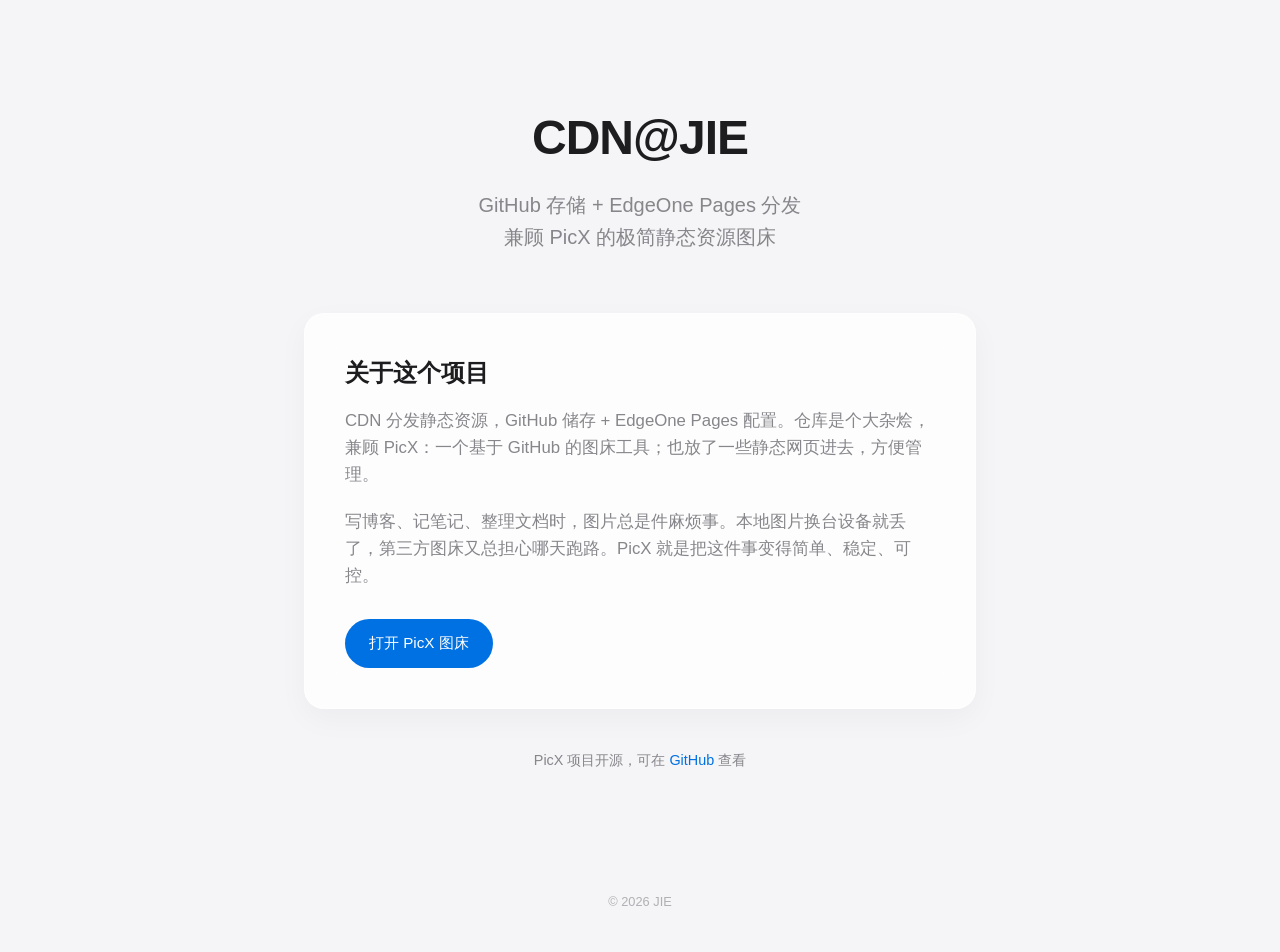
==== index.html @ 735dc34f "修改主页" ====
<!DOCTYPE html>
<html lang="zh-CN">
<head>
    <meta charset="UTF-8">
    <title>CDN@JIE</title>
    <meta name="viewport" content="width=device-width, initial-scale=1.0">
    <meta name="robots" content="noindex, nofollow">
    <style>
        :root {
            /* 苹果风核心配色：浅灰背景 + 苹果蓝 + 纯粹黑白 */
            --bg: #f5f5f7; 
            --card-bg: rgba(255, 255, 255, 0.8);
            --text-primary: #1d1d1f;
            --text-secondary: #86868b;
            --accent: #0071e3; /* 经典的苹果蓝 */
            --accent-hover: #0077ed;
            --border-radius: 20px;
            --shadow: 0 10px 30px rgba(0, 0, 0, 0.04);
        }

        * {
            box-sizing: border-box;
            margin: 0;
            padding: 0;
            -webkit-font-smoothing: antialiased; /* 让字体在 Mac/iOS 上更清晰 */
        }

        body {
            /* 优先调用苹果原生系统字体 San Francisco */
            font-family: -apple-system, BlinkMacSystemFont, "SF Pro Text", "Helvetica Neue", "PingFang SC", "Hiragino Sans GB", "Microsoft YaHei", sans-serif;
            background: var(--bg);
            color: var(--text-primary);
            line-height: 1.6;
            display: flex;
            flex-direction: column;
            min-height: 100vh;
        }

        main {
            max-width: 720px;
            margin: 60px auto;
            padding: 0 24px;
            flex: 1;
        }

        /* 顶部大标题区域 */
        .hero {
            text-align: center;
            margin-bottom: 60px;
            padding-top: 40px;
        }

        h1 {
            font-size: 3rem;
            font-weight: 600;
            letter-spacing: -0.02em;
            margin-bottom: 12px;
            color: var(--text-primary);
        }

        .subtitle {
            font-size: 1.25rem;
            color: var(--text-secondary);
            font-weight: 400;
            max-width: 500px;
            margin: 0 auto;
        }

        /* 苹果风卡片：毛玻璃 + 柔和阴影 */
        .card {
            background: var(--card-bg);
            backdrop-filter: blur(20px);
            -webkit-backdrop-filter: blur(20px);
            border-radius: var(--border-radius);
            padding: 40px;
            box-shadow: var(--shadow);
            margin-bottom: 30px;
            border: 1px solid rgba(255, 255, 255, 0.5);
            transition: transform 0.3s ease, box-shadow 0.3s ease;
        }

        .card:hover {
            transform: translateY(-2px);
            box-shadow: 0 15px 35px rgba(0, 0, 0, 0.08);
        }

        h2 {
            font-size: 1.5rem;
            font-weight: 600;
            margin-bottom: 16px;
            color: var(--text-primary);
        }

        p {
            color: var(--text-secondary);
            font-size: 1.05rem;
            margin-bottom: 20px;
        }

        /* 苹果风按钮：大圆角 + 苹果蓝 */
        .btn {
            display: inline-block;
            background: var(--accent);
            color: #fff;
            padding: 12px 24px;
            border-radius: 980px; /* 苹果标志性的大圆角药丸按钮 */
            text-decoration: none;
            font-size: 0.95rem;
            font-weight: 500;
            transition: background 0.2s ease;
            margin-top: 10px;
        }

        .btn:hover {
            background: var(--accent-hover);
        }

        /* 列表样式：简洁的圆点 */
        ul {
            list-style: none;
            margin-top: 10px;
        }

        li {
            color: var(--text-secondary);
            font-size: 1.05rem;
            margin-bottom: 12px;
            padding-left: 20px;
            position: relative;
        }

        li::before {
            content: "";
            position: absolute;
            left: 0;
            top: 10px;
            width: 6px;
            height: 6px;
            background: var(--accent);
            border-radius: 50%;
        }

        .link-text {
            color: var(--accent);
            text-decoration: none;
            font-weight: 500;
        }

        .link-text:hover {
            text-decoration: underline;
        }

        footer {
            text-align: center;
            padding: 40px 20px;
            font-size: 0.8rem;
            color: #b0b0b5;
            margin-top: auto;
        }

        /* 移动端适配 */
        @media (max-width: 768px) {
            main {
                margin: 30px auto;
            }

            h1 {
                font-size: 2.2rem;
            }

            .subtitle {
                font-size: 1.1rem;
                padding: 0 10px;
            }

            .card {
                padding: 30px 24px;
            }

            /* 核心修改：在移动端将双栏网格强制改为单列堆叠 */
            div[style*="grid-template-columns"] {
                grid-template-columns: 1fr !important;
                gap: 20px !important; /* 增加上下卡片间距 */
            }

            .btn {
                width: 100%;
                text-align: center;
            }
        }
    </style>
</head>
<body>

<main>
    <!-- 顶部居中 Hero 区域 -->
    <div class="hero">
        <h1>CDN@JIE</h1>
        <p class="subtitle">
            GitHub 存储 + EdgeOne Pages 分发<br>
            兼顾 PicX 的极简静态资源图床
        </p>
    </div>

    <!-- 介绍卡片 -->
    <div class="card">
        <h2>关于这个项目</h2>
        <p>
            CDN 分发静态资源，GitHub 储存 + EdgeOne Pages 配置。仓库是个大杂烩，兼顾 PicX：一个基于 GitHub 的图床工具；也放了一些静态网页进去，方便管理。
        </p>
        <p>
            写博客、记笔记、整理文档时，图片总是件麻烦事。本地图片换台设备就丢了，第三方图床又总担心哪天跑路。PicX 就是把这件事变得简单、稳定、可控。
        </p>
        <a href="https://picx.xpoet.cn/" target="_blank" class="btn">
            打开 PicX 图床
        </a>
    </div>
    <div style="text-align: center; margin-top: 40px;">
        <p style="font-size: 0.9rem;">
            PicX 项目开源，可在 <a href="https://github.com/youngdajie/picx-images-hosting" target="_blank" class="link-text">GitHub</a> 查看
        </p>
    </div>
</main>

<footer>
    © 2026 JIE
</footer>

</body>
</html>
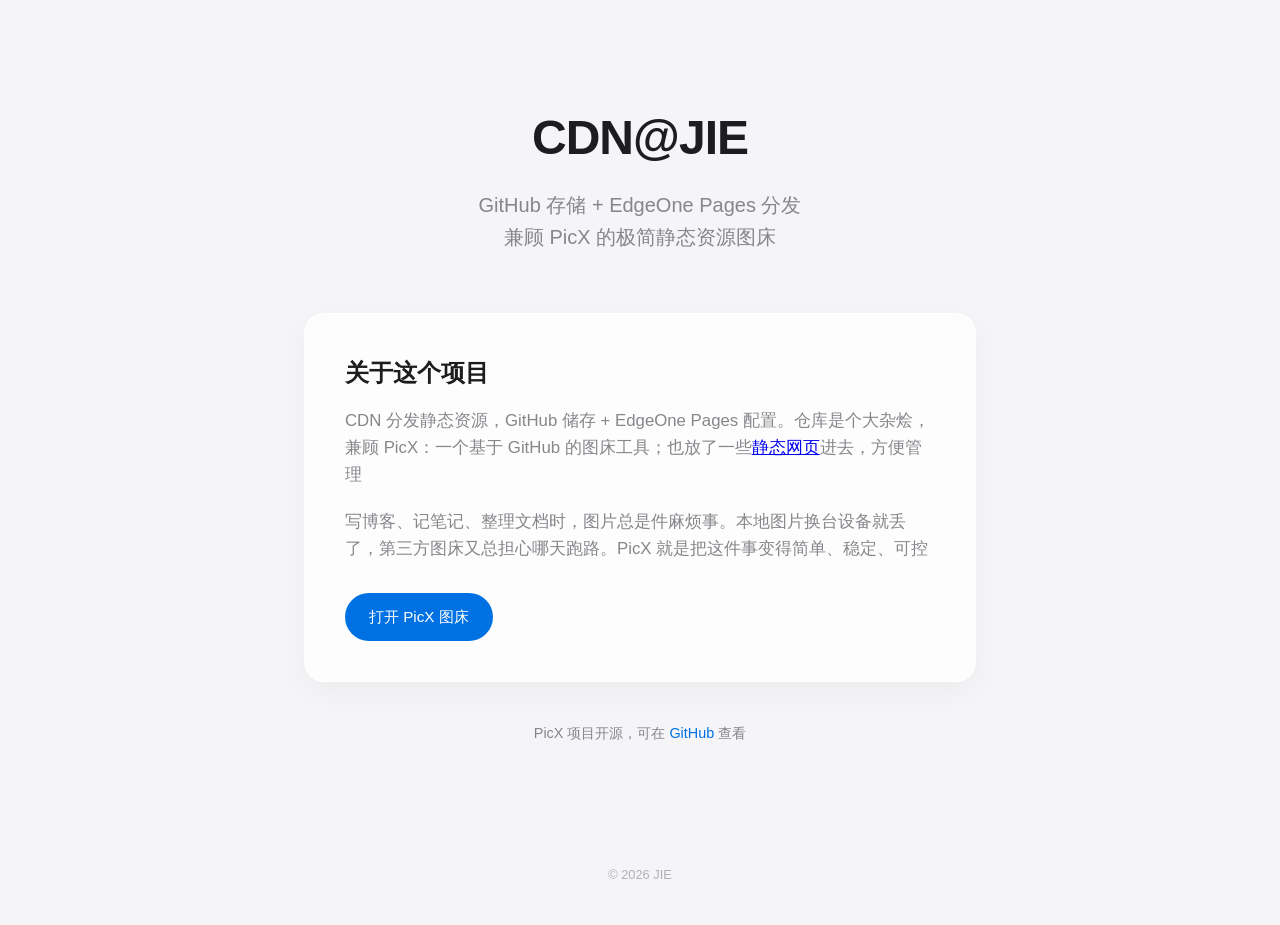
==== commit 4d9b29db: "修改 index" ====
--- a/index.html
+++ b/index.html
@@ -7,7 +7,6 @@
     <meta name="robots" content="noindex, nofollow">
     <style>
         :root {
-            /* 苹果风核心配色：浅灰背景 + 苹果蓝 + 纯粹黑白 */
             --bg: #f5f5f7; 
             --card-bg: rgba(255, 255, 255, 0.8);
             --text-primary: #1d1d1f;
@@ -22,11 +21,10 @@
             box-sizing: border-box;
             margin: 0;
             padding: 0;
-            -webkit-font-smoothing: antialiased; /* 让字体在 Mac/iOS 上更清晰 */
+            -webkit-font-smoothing: antialiased; 
         }
 
         body {
-            /* 优先调用苹果原生系统字体 San Francisco */
             font-family: -apple-system, BlinkMacSystemFont, "SF Pro Text", "Helvetica Neue", "PingFang SC", "Hiragino Sans GB", "Microsoft YaHei", sans-serif;
             background: var(--bg);
             color: var(--text-primary);
@@ -43,7 +41,7 @@
             flex: 1;
         }
 
-        /* 顶部大标题区域 */
+
         .hero {
             text-align: center;
             margin-bottom: 60px;
@@ -66,7 +64,7 @@
             margin: 0 auto;
         }
 
-        /* 苹果风卡片：毛玻璃 + 柔和阴影 */
+
         .card {
             background: var(--card-bg);
             backdrop-filter: blur(20px);
@@ -97,13 +95,13 @@
             margin-bottom: 20px;
         }
 
-        /* 苹果风按钮：大圆角 + 苹果蓝 */
+
         .btn {
             display: inline-block;
             background: var(--accent);
             color: #fff;
             padding: 12px 24px;
-            border-radius: 980px; /* 苹果标志性的大圆角药丸按钮 */
+            border-radius: 980px; 
             text-decoration: none;
             font-size: 0.95rem;
             font-weight: 500;
@@ -177,10 +175,10 @@
                 padding: 30px 24px;
             }
 
-            /* 核心修改：在移动端将双栏网格强制改为单列堆叠 */
+
             div[style*="grid-template-columns"] {
                 grid-template-columns: 1fr !important;
-                gap: 20px !important; /* 增加上下卡片间距 */
+                gap: 20px !important; 
             }
 
             .btn {
@@ -206,10 +204,10 @@
     <div class="card">
         <h2>关于这个项目</h2>
         <p>
-            CDN 分发静态资源，GitHub 储存 + EdgeOne Pages 配置。仓库是个大杂烩，兼顾 PicX：一个基于 GitHub 的图床工具；也放了一些静态网页进去，方便管理。
+            CDN 分发静态资源，GitHub 储存 + EdgeOne Pages 配置。仓库是个大杂烩，兼顾 PicX：一个基于 GitHub 的图床工具；也放了一些<a href="/sites">静态网页</a>进去，方便管理
         </p>
         <p>
-            写博客、记笔记、整理文档时，图片总是件麻烦事。本地图片换台设备就丢了，第三方图床又总担心哪天跑路。PicX 就是把这件事变得简单、稳定、可控。
+            写博客、记笔记、整理文档时，图片总是件麻烦事。本地图片换台设备就丢了，第三方图床又总担心哪天跑路。PicX 就是把这件事变得简单、稳定、可控
         </p>
         <a href="https://picx.xpoet.cn/" target="_blank" class="btn">
             打开 PicX 图床
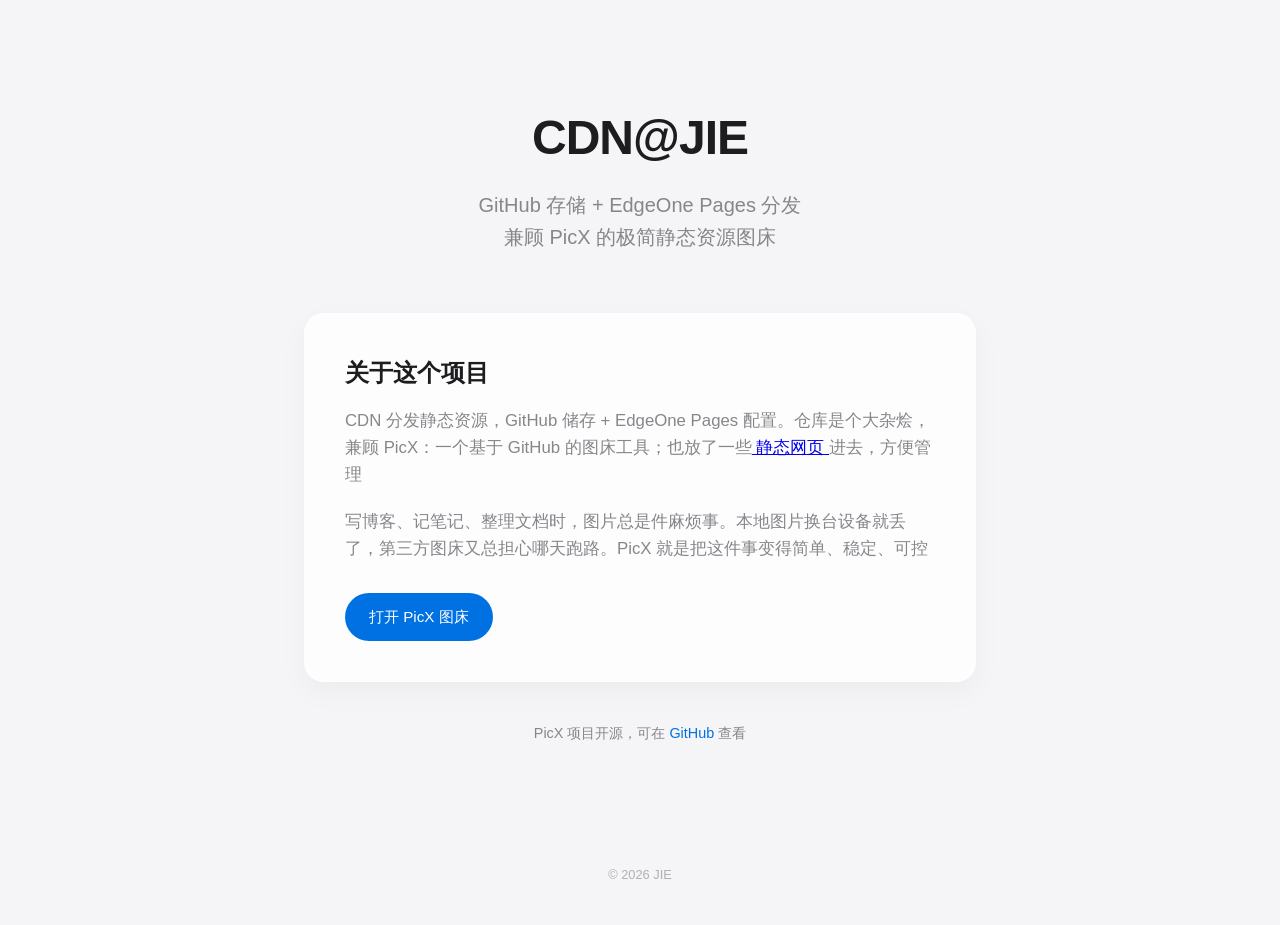
==== commit 00d135ab: "." ====
--- a/index.html
+++ b/index.html
@@ -204,7 +204,7 @@
     <div class="card">
         <h2>关于这个项目</h2>
         <p>
-            CDN 分发静态资源，GitHub 储存 + EdgeOne Pages 配置。仓库是个大杂烩，兼顾 PicX：一个基于 GitHub 的图床工具；也放了一些<a href="/sites">静态网页</a>进去，方便管理
+            CDN 分发静态资源，GitHub 储存 + EdgeOne Pages 配置。仓库是个大杂烩，兼顾 PicX：一个基于 GitHub 的图床工具；也放了一些<a href="/sites"> 静态网页 </a>进去，方便管理
         </p>
         <p>
             写博客、记笔记、整理文档时，图片总是件麻烦事。本地图片换台设备就丢了，第三方图床又总担心哪天跑路。PicX 就是把这件事变得简单、稳定、可控
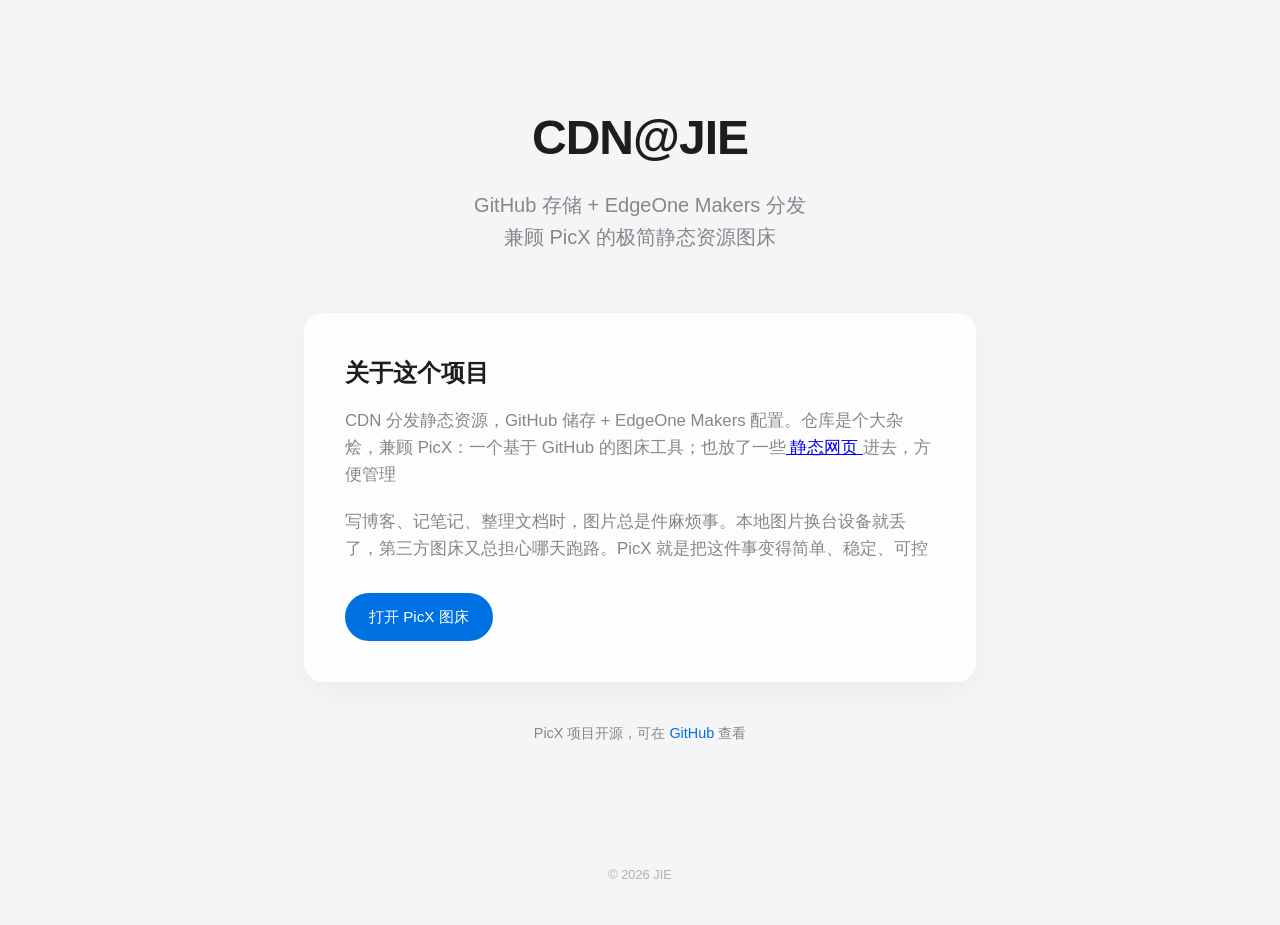
==== commit 1d94dc75: "。。。" ====
--- a/index.html
+++ b/index.html
@@ -195,7 +195,7 @@
     <div class="hero">
         <h1>CDN@JIE</h1>
         <p class="subtitle">
-            GitHub 存储 + EdgeOne Pages 分发<br>
+            GitHub 存储 + EdgeOne Makers 分发<br>
             兼顾 PicX 的极简静态资源图床
         </p>
     </div>
@@ -204,7 +204,7 @@
     <div class="card">
         <h2>关于这个项目</h2>
         <p>
-            CDN 分发静态资源，GitHub 储存 + EdgeOne Pages 配置。仓库是个大杂烩，兼顾 PicX：一个基于 GitHub 的图床工具；也放了一些<a href="/sites"> 静态网页 </a>进去，方便管理
+            CDN 分发静态资源，GitHub 储存 + EdgeOne Makers 配置。仓库是个大杂烩，兼顾 PicX：一个基于 GitHub 的图床工具；也放了一些<a href="/sites"> 静态网页 </a>进去，方便管理
         </p>
         <p>
             写博客、记笔记、整理文档时，图片总是件麻烦事。本地图片换台设备就丢了，第三方图床又总担心哪天跑路。PicX 就是把这件事变得简单、稳定、可控
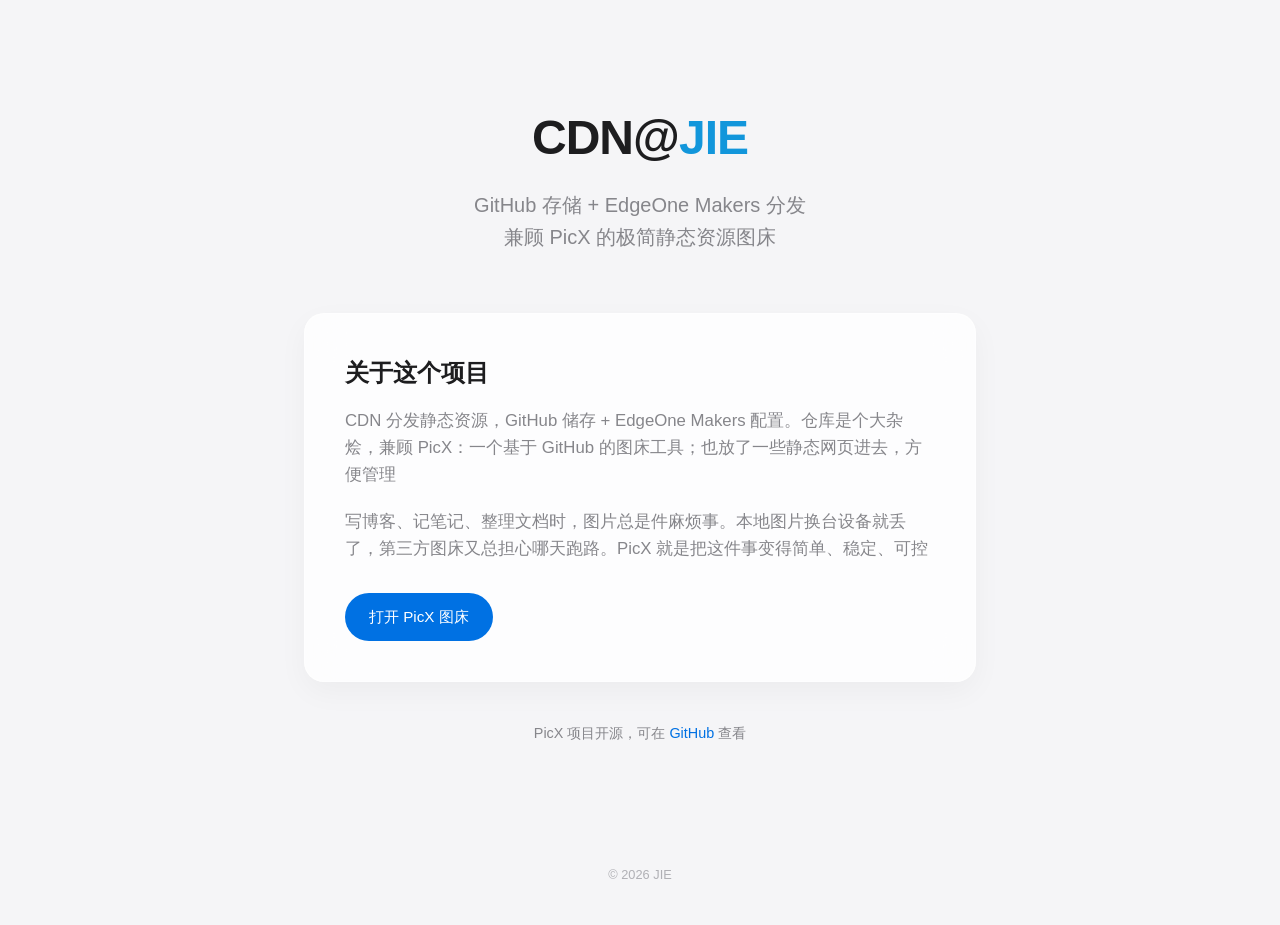
==== commit 9a673330: "添加音源模块" ====
--- a/index.html
+++ b/index.html
@@ -193,7 +193,7 @@
 <main>
     <!-- 顶部居中 Hero 区域 -->
     <div class="hero">
-        <h1>CDN@JIE</h1>
+        <h1>CDN@<a href="/sites/" target="_blank" style="text-decoration: none; color: #1296db;">JIE</a></h1>
         <p class="subtitle">
             GitHub 存储 + EdgeOne Makers 分发<br>
             兼顾 PicX 的极简静态资源图床
@@ -204,7 +204,7 @@
     <div class="card">
         <h2>关于这个项目</h2>
         <p>
-            CDN 分发静态资源，GitHub 储存 + EdgeOne Makers 配置。仓库是个大杂烩，兼顾 PicX：一个基于 GitHub 的图床工具；也放了一些<a href="/sites"> 静态网页 </a>进去，方便管理
+            CDN 分发静态资源，GitHub 储存 + EdgeOne Makers 配置。仓库是个大杂烩，兼顾 PicX：一个基于 GitHub 的图床工具；也放了一些静态网页进去，方便管理
         </p>
         <p>
             写博客、记笔记、整理文档时，图片总是件麻烦事。本地图片换台设备就丢了，第三方图床又总担心哪天跑路。PicX 就是把这件事变得简单、稳定、可控
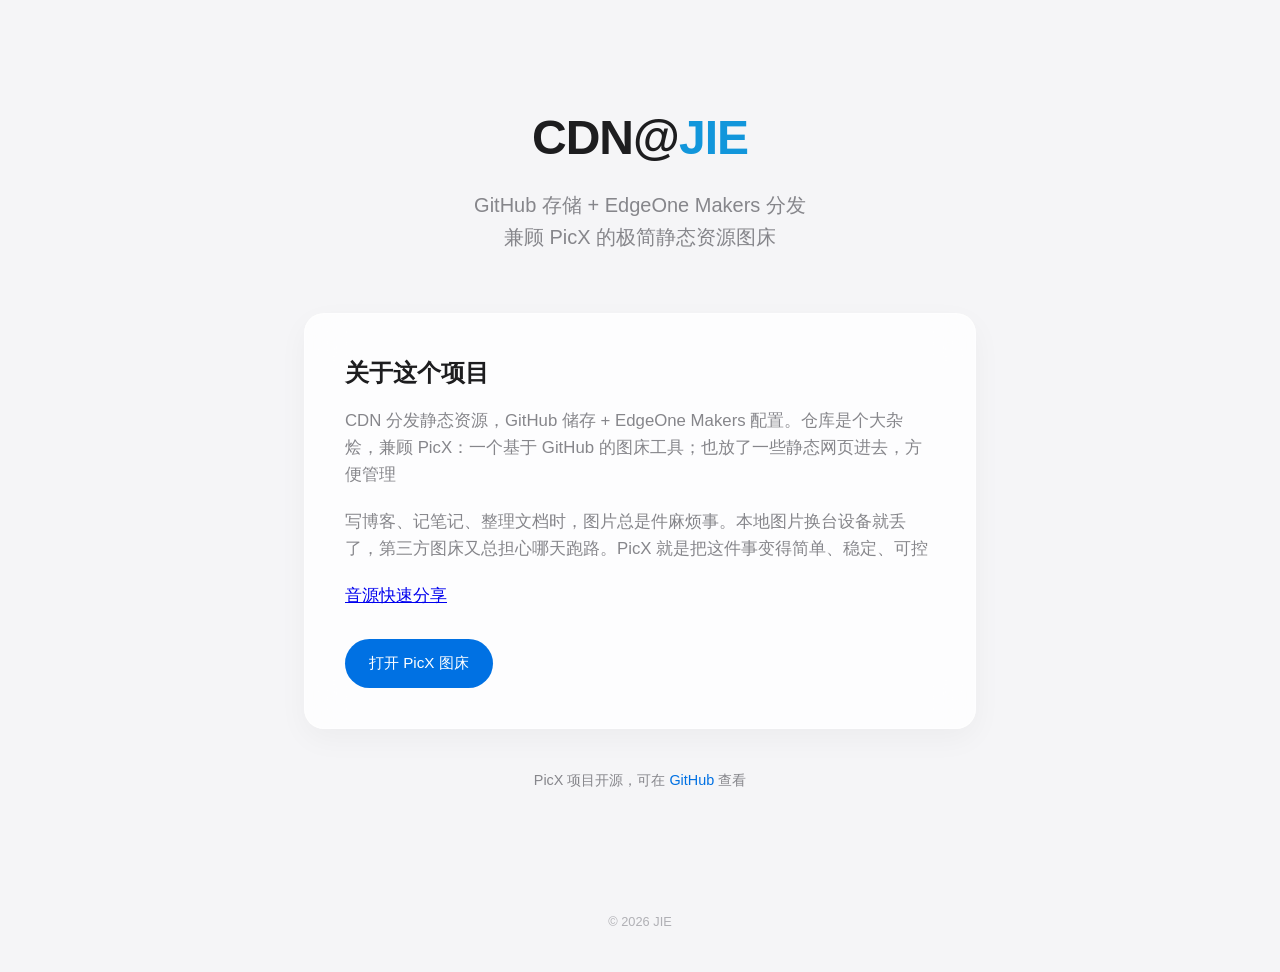
==== commit a3ca5b64: "实验" ====
--- a/index.html
+++ b/index.html
@@ -209,6 +209,11 @@
         <p>
             写博客、记笔记、整理文档时，图片总是件麻烦事。本地图片换台设备就丢了，第三方图床又总担心哪天跑路。PicX 就是把这件事变得简单、稳定、可控
         </p>
+        <p>
+            <a href="/share/sound.source/" target="_blank">
+                音源快速分享
+            </a>
+        </p>
         <a href="https://picx.xpoet.cn/" target="_blank" class="btn">
             打开 PicX 图床
         </a>
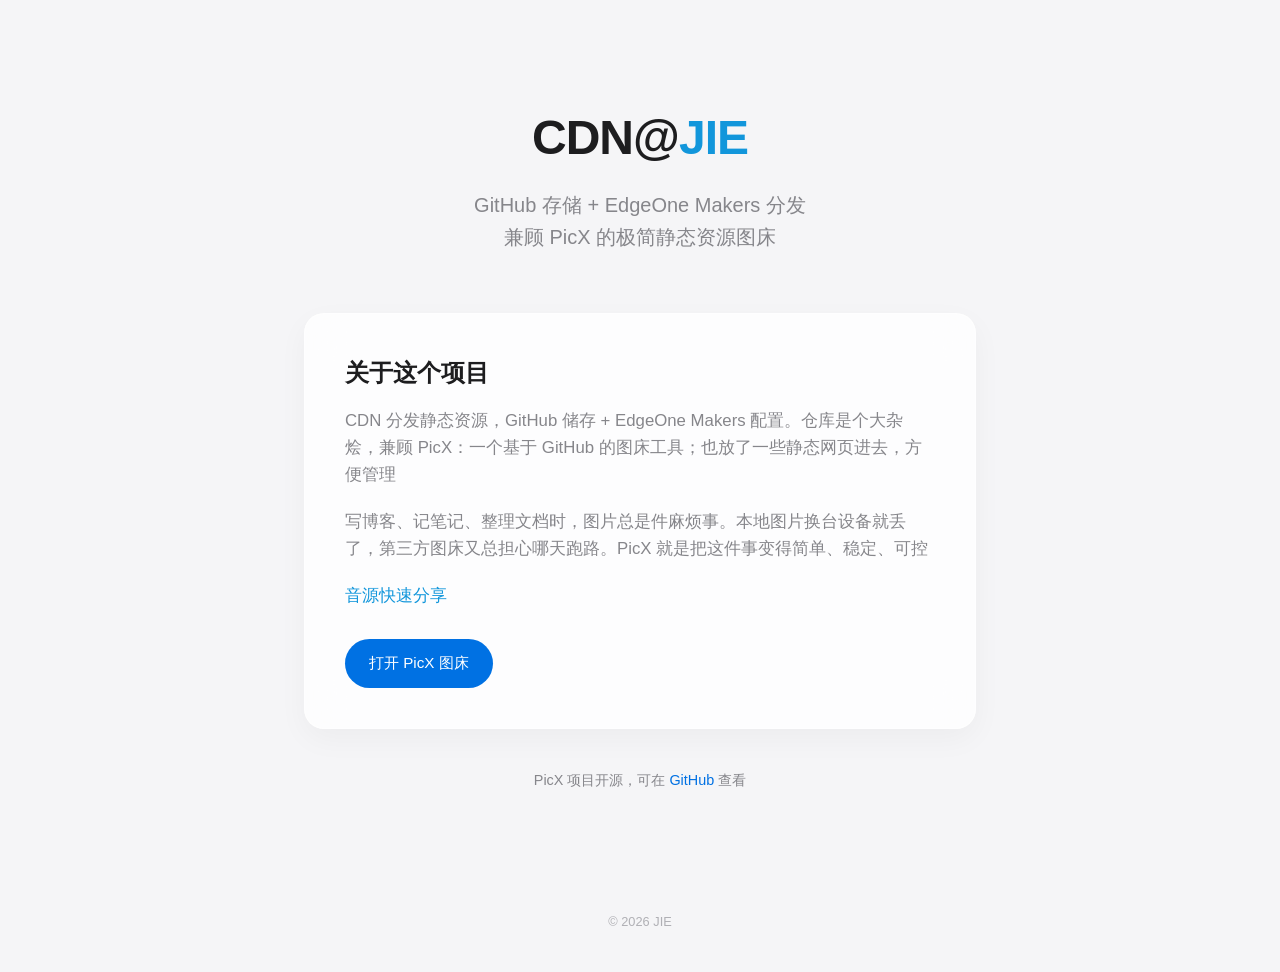
==== commit fe41b809: "先试试" ====
--- a/index.html
+++ b/index.html
@@ -210,7 +210,7 @@
             写博客、记笔记、整理文档时，图片总是件麻烦事。本地图片换台设备就丢了，第三方图床又总担心哪天跑路。PicX 就是把这件事变得简单、稳定、可控
         </p>
         <p>
-            <a href="/share/sound.source/" target="_blank">
+            <a href="/share/sound.source/" target="_blank" style="color: #1296db; text-decoration: none;">
                 音源快速分享
             </a>
         </p>
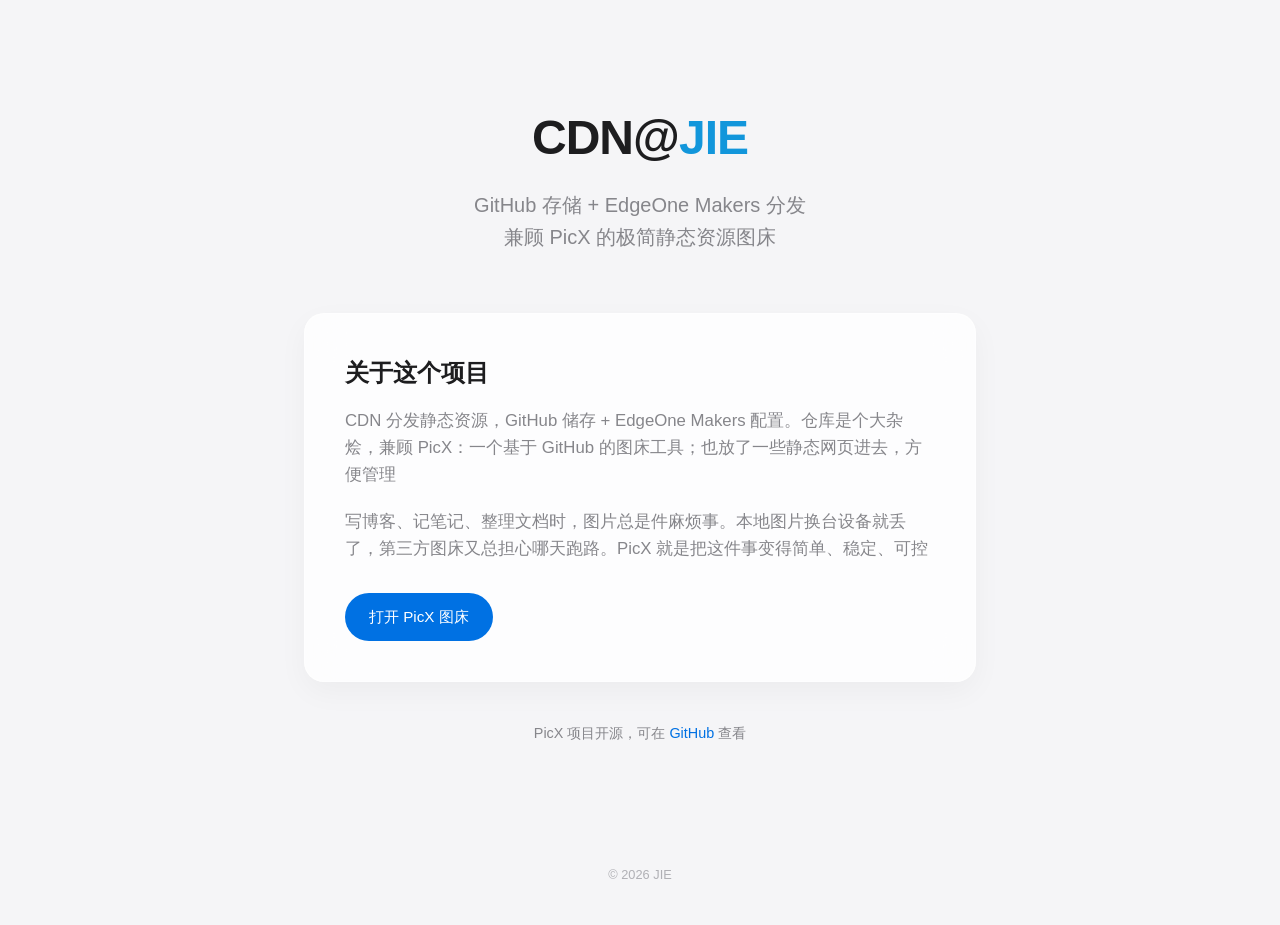
==== commit 2a1b4577: "去掉音源" ====
--- a/index.html
+++ b/index.html
@@ -209,11 +209,11 @@
         <p>
             写博客、记笔记、整理文档时，图片总是件麻烦事。本地图片换台设备就丢了，第三方图床又总担心哪天跑路。PicX 就是把这件事变得简单、稳定、可控
         </p>
-        <p>
+        <!-- <p>
             <a href="/share/sound.source/" target="_blank" style="color: #1296db; text-decoration: none;">
                 音源快速分享
             </a>
-        </p>
+        </p> -->
         <a href="https://picx.xpoet.cn/" target="_blank" class="btn">
             打开 PicX 图床
         </a>
